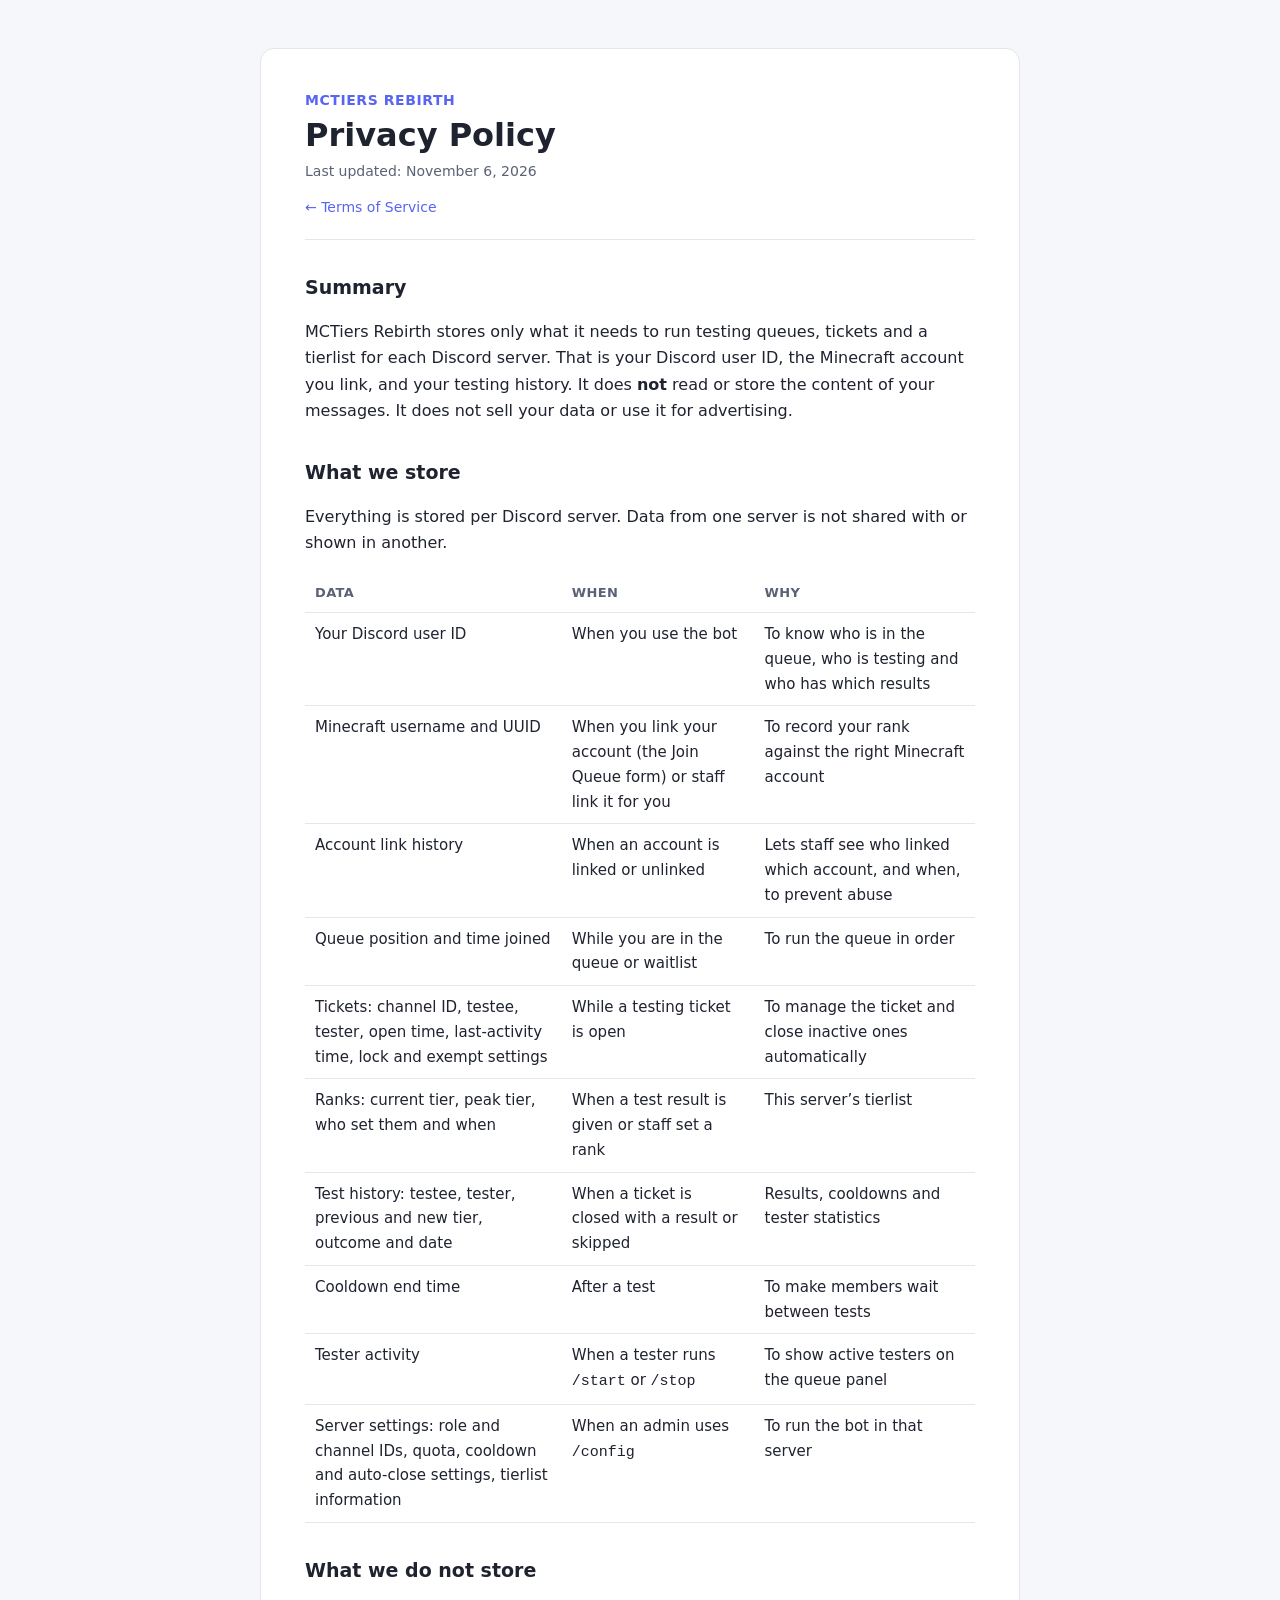
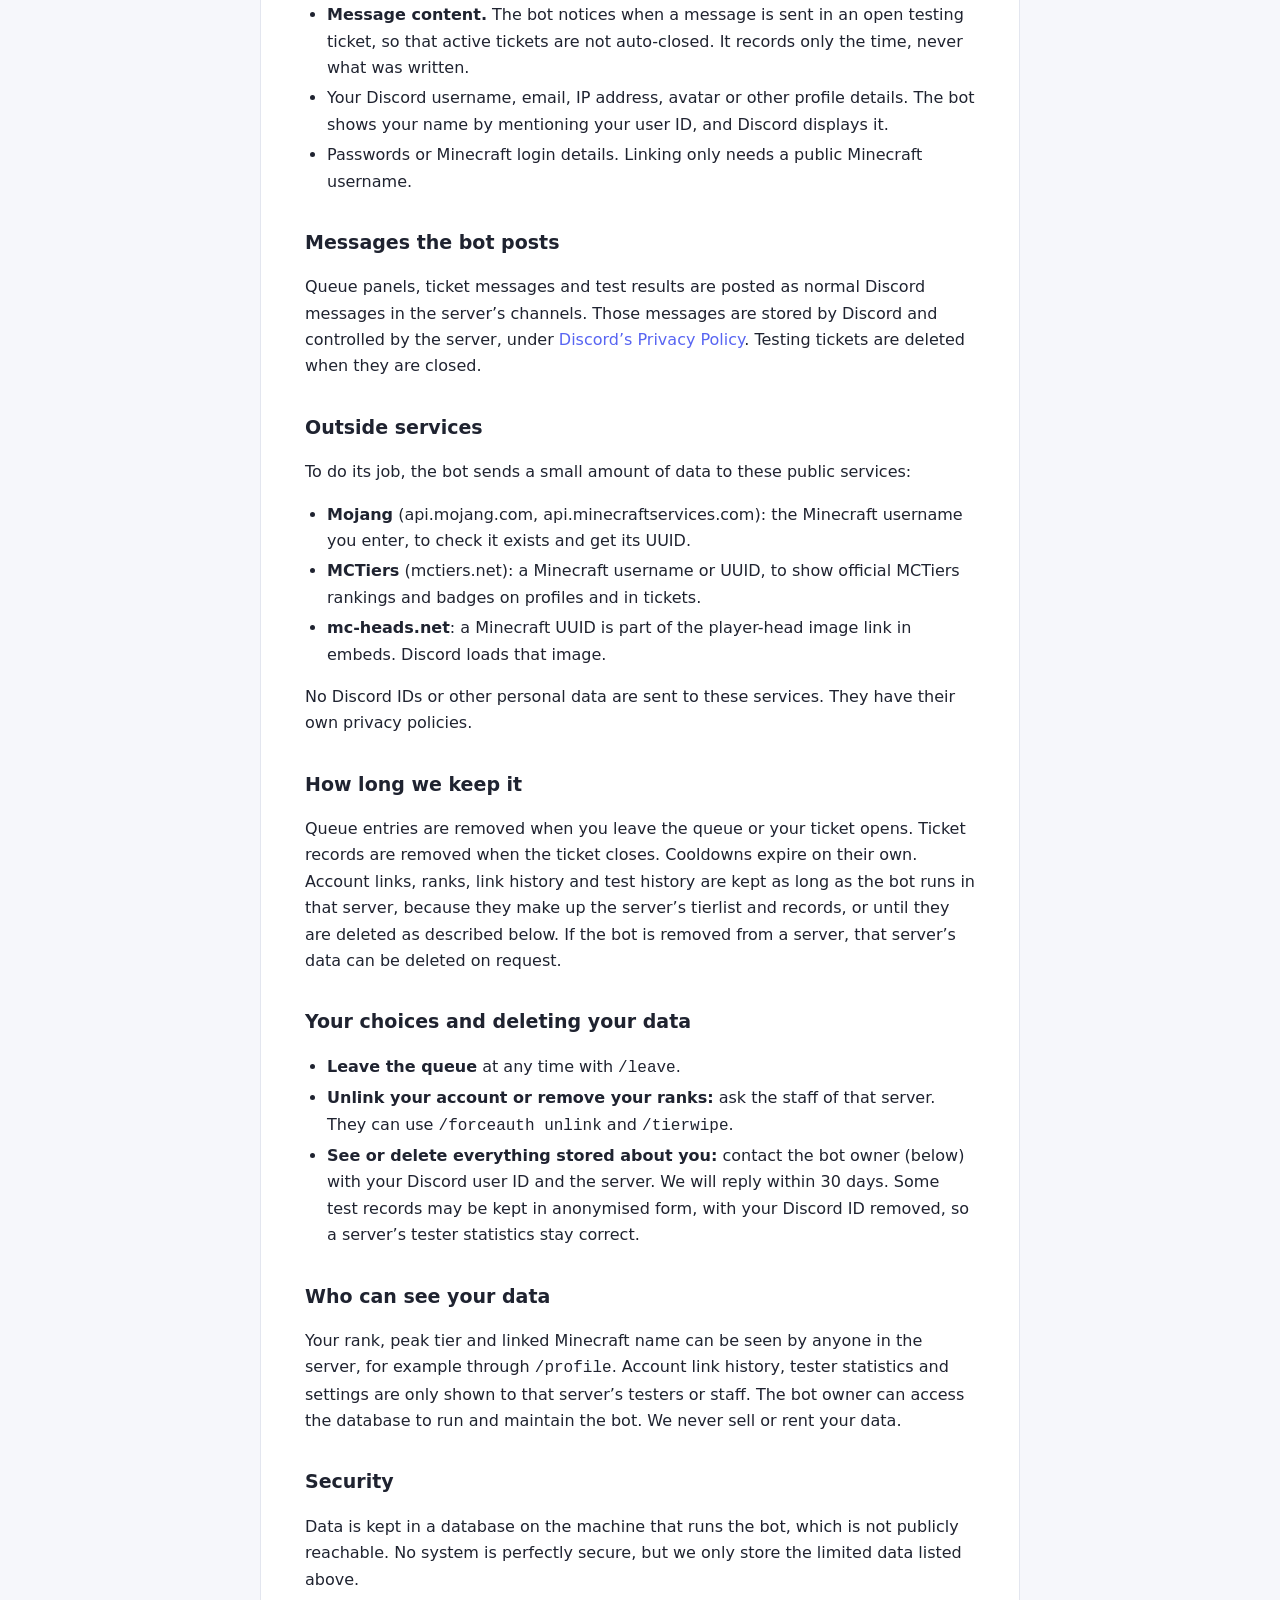
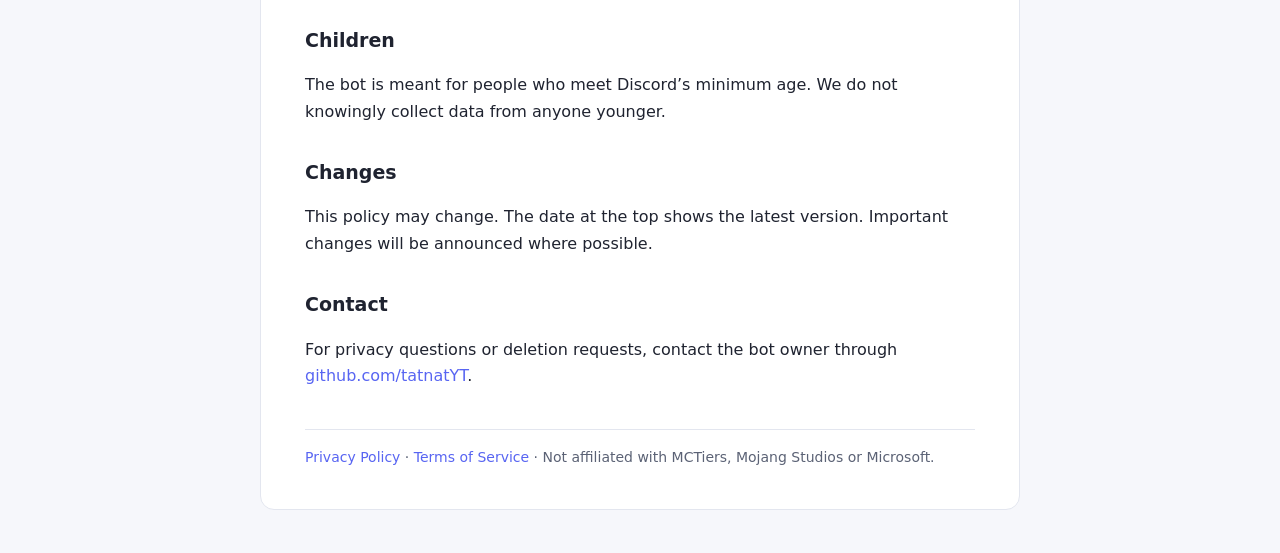
==== privacy.html @ 37cb1ecb "Add MCTiers Rebirth Terms of Service and Privacy Policy Co-Authored-By: Claude Opus 5.5 <noreply@ant" ====
<!DOCTYPE html>
<html lang="en">
<head>
  <meta charset="utf-8">
  <meta name="viewport" content="width=device-width, initial-scale=1">
  <title>Privacy Policy · MCTiers Rebirth</title>
  <meta name="description" content="What data the MCTiers Rebirth tier-testing Discord bot stores, why, and how to have it deleted.">
  <style>
    :root {
      color-scheme: light dark;
      --bg: #f6f7fb;
      --card: #ffffff;
      --text: #1f2330;
      --muted: #5b6275;
      --accent: #5865f2;
      --line: #e3e6ef;
    }
    @media (prefers-color-scheme: dark) {
      :root {
        --bg: #1e1f24;
        --card: #2b2d31;
        --text: #e8e9ee;
        --muted: #a3a7b5;
        --accent: #8891f7;
        --line: #3a3c43;
      }
    }
    * { box-sizing: border-box; }
    body {
      margin: 0;
      background: var(--bg);
      color: var(--text);
      font: 16px/1.65 system-ui, -apple-system, "Segoe UI", Roboto, sans-serif;
    }
    main {
      max-width: 760px;
      margin: 48px auto;
      padding: 40px 44px;
      background: var(--card);
      border: 1px solid var(--line);
      border-radius: 14px;
    }
    header { border-bottom: 1px solid var(--line); padding-bottom: 20px; margin-bottom: 8px; }
    .eyebrow { margin: 0; color: var(--accent); font-weight: 600; font-size: 14px; letter-spacing: .04em; text-transform: uppercase; }
    h1 { margin: 4px 0 6px; font-size: 32px; line-height: 1.2; }
    .updated { margin: 0; color: var(--muted); font-size: 14px; }
    nav { margin-top: 12px; font-size: 14px; }
    h2 { font-size: 19px; margin: 32px 0 8px; }
    p, li { color: var(--text); }
    ul { padding-left: 22px; }
    li { margin: 4px 0; }
    a { color: var(--accent); text-decoration: none; }
    a:hover { text-decoration: underline; }
    table { width: 100%; border-collapse: collapse; margin: 12px 0; font-size: 15px; }
    th, td { text-align: left; vertical-align: top; padding: 9px 10px; border-bottom: 1px solid var(--line); }
    th { color: var(--muted); font-weight: 600; font-size: 13px; text-transform: uppercase; letter-spacing: .03em; }
    footer { margin-top: 40px; padding-top: 16px; border-top: 1px solid var(--line); color: var(--muted); font-size: 14px; }
    @media (max-width: 640px) {
      main { margin: 0; border-radius: 0; border: 0; padding: 28px 20px; }
      h1 { font-size: 26px; }
      table, thead, tbody, tr, th, td { display: block; }
      thead { display: none; }
      td { border: 0; padding: 2px 0; }
      tr { border-bottom: 1px solid var(--line); padding: 10px 0; }
    }
  </style>
</head>
<body>
  <main>
    <header>
      <p class="eyebrow">MCTiers Rebirth</p>
      <h1>Privacy Policy</h1>
      <p class="updated">Last updated: November 6, 2026</p>
      <nav><a href="terms.html">← Terms of Service</a></nav>
    </header>

    <section>
      <h2>Summary</h2>
      <p>MCTiers Rebirth stores only what it needs to run testing queues, tickets and a tierlist for each Discord server. That is your Discord user ID, the Minecraft account you link, and your testing history. It does <strong>not</strong> read or store the content of your messages. It does not sell your data or use it for advertising.</p>
    </section>

    <section>
      <h2>What we store</h2>
      <p>Everything is stored per Discord server. Data from one server is not shared with or shown in another.</p>
      <table>
        <thead><tr><th>Data</th><th>When</th><th>Why</th></tr></thead>
        <tbody>
          <tr><td>Your Discord user ID</td><td>When you use the bot</td><td>To know who is in the queue, who is testing and who has which results</td></tr>
          <tr><td>Minecraft username and UUID</td><td>When you link your account (the Join Queue form) or staff link it for you</td><td>To record your rank against the right Minecraft account</td></tr>
          <tr><td>Account link history</td><td>When an account is linked or unlinked</td><td>Lets staff see who linked which account, and when, to prevent abuse</td></tr>
          <tr><td>Queue position and time joined</td><td>While you are in the queue or waitlist</td><td>To run the queue in order</td></tr>
          <tr><td>Tickets: channel ID, testee, tester, open time, last-activity time, lock and exempt settings</td><td>While a testing ticket is open</td><td>To manage the ticket and close inactive ones automatically</td></tr>
          <tr><td>Ranks: current tier, peak tier, who set them and when</td><td>When a test result is given or staff set a rank</td><td>This server’s tierlist</td></tr>
          <tr><td>Test history: testee, tester, previous and new tier, outcome and date</td><td>When a ticket is closed with a result or skipped</td><td>Results, cooldowns and tester statistics</td></tr>
          <tr><td>Cooldown end time</td><td>After a test</td><td>To make members wait between tests</td></tr>
          <tr><td>Tester activity</td><td>When a tester runs <code>/start</code> or <code>/stop</code></td><td>To show active testers on the queue panel</td></tr>
          <tr><td>Server settings: role and channel IDs, quota, cooldown and auto-close settings, tierlist information</td><td>When an admin uses <code>/config</code></td><td>To run the bot in that server</td></tr>
        </tbody>
      </table>
    </section>

    <section>
      <h2>What we do not store</h2>
      <ul>
        <li><strong>Message content.</strong> The bot notices when a message is sent in an open testing ticket, so that active tickets are not auto-closed. It records only the time, never what was written.</li>
        <li>Your Discord username, email, IP address, avatar or other profile details. The bot shows your name by mentioning your user ID, and Discord displays it.</li>
        <li>Passwords or Minecraft login details. Linking only needs a public Minecraft username.</li>
      </ul>
    </section>

    <section>
      <h2>Messages the bot posts</h2>
      <p>Queue panels, ticket messages and test results are posted as normal Discord messages in the server’s channels. Those messages are stored by Discord and controlled by the server, under <a href="https://discord.com/privacy">Discord’s Privacy Policy</a>. Testing tickets are deleted when they are closed.</p>
    </section>

    <section>
      <h2>Outside services</h2>
      <p>To do its job, the bot sends a small amount of data to these public services:</p>
      <ul>
        <li><strong>Mojang</strong> (api.mojang.com, api.minecraftservices.com): the Minecraft username you enter, to check it exists and get its UUID.</li>
        <li><strong>MCTiers</strong> (mctiers.net): a Minecraft username or UUID, to show official MCTiers rankings and badges on profiles and in tickets.</li>
        <li><strong>mc-heads.net</strong>: a Minecraft UUID is part of the player-head image link in embeds. Discord loads that image.</li>
      </ul>
      <p>No Discord IDs or other personal data are sent to these services. They have their own privacy policies.</p>
    </section>

    <section>
      <h2>How long we keep it</h2>
      <p>Queue entries are removed when you leave the queue or your ticket opens. Ticket records are removed when the ticket closes. Cooldowns expire on their own. Account links, ranks, link history and test history are kept as long as the bot runs in that server, because they make up the server’s tierlist and records, or until they are deleted as described below. If the bot is removed from a server, that server’s data can be deleted on request.</p>
    </section>

    <section>
      <h2>Your choices and deleting your data</h2>
      <ul>
        <li><strong>Leave the queue</strong> at any time with <code>/leave</code>.</li>
        <li><strong>Unlink your account or remove your ranks:</strong> ask the staff of that server. They can use <code>/forceauth unlink</code> and <code>/tierwipe</code>.</li>
        <li><strong>See or delete everything stored about you:</strong> contact the bot owner (below) with your Discord user ID and the server. We will reply within 30 days. Some test records may be kept in anonymised form, with your Discord ID removed, so a server’s tester statistics stay correct.</li>
      </ul>
    </section>

    <section>
      <h2>Who can see your data</h2>
      <p>Your rank, peak tier and linked Minecraft name can be seen by anyone in the server, for example through <code>/profile</code>. Account link history, tester statistics and settings are only shown to that server’s testers or staff. The bot owner can access the database to run and maintain the bot. We never sell or rent your data.</p>
    </section>

    <section>
      <h2>Security</h2>
      <p>Data is kept in a database on the machine that runs the bot, which is not publicly reachable. No system is perfectly secure, but we only store the limited data listed above.</p>
    </section>

    <section>
      <h2>Children</h2>
      <p>The bot is meant for people who meet Discord’s minimum age. We do not knowingly collect data from anyone younger.</p>
    </section>

    <section>
      <h2>Changes</h2>
      <p>This policy may change. The date at the top shows the latest version. Important changes will be announced where possible.</p>
    </section>

    <section>
      <h2>Contact</h2>
      <p>For privacy questions or deletion requests, contact the bot owner through <a href="https://github.com/tatnatYT">github.com/tatnatYT</a>.</p>
    </section>

    <footer>
      <a href="privacy.html">Privacy Policy</a> · <a href="terms.html">Terms of Service</a> · Not affiliated with MCTiers, Mojang Studios or Microsoft.
    </footer>
  </main>
</body>
</html>
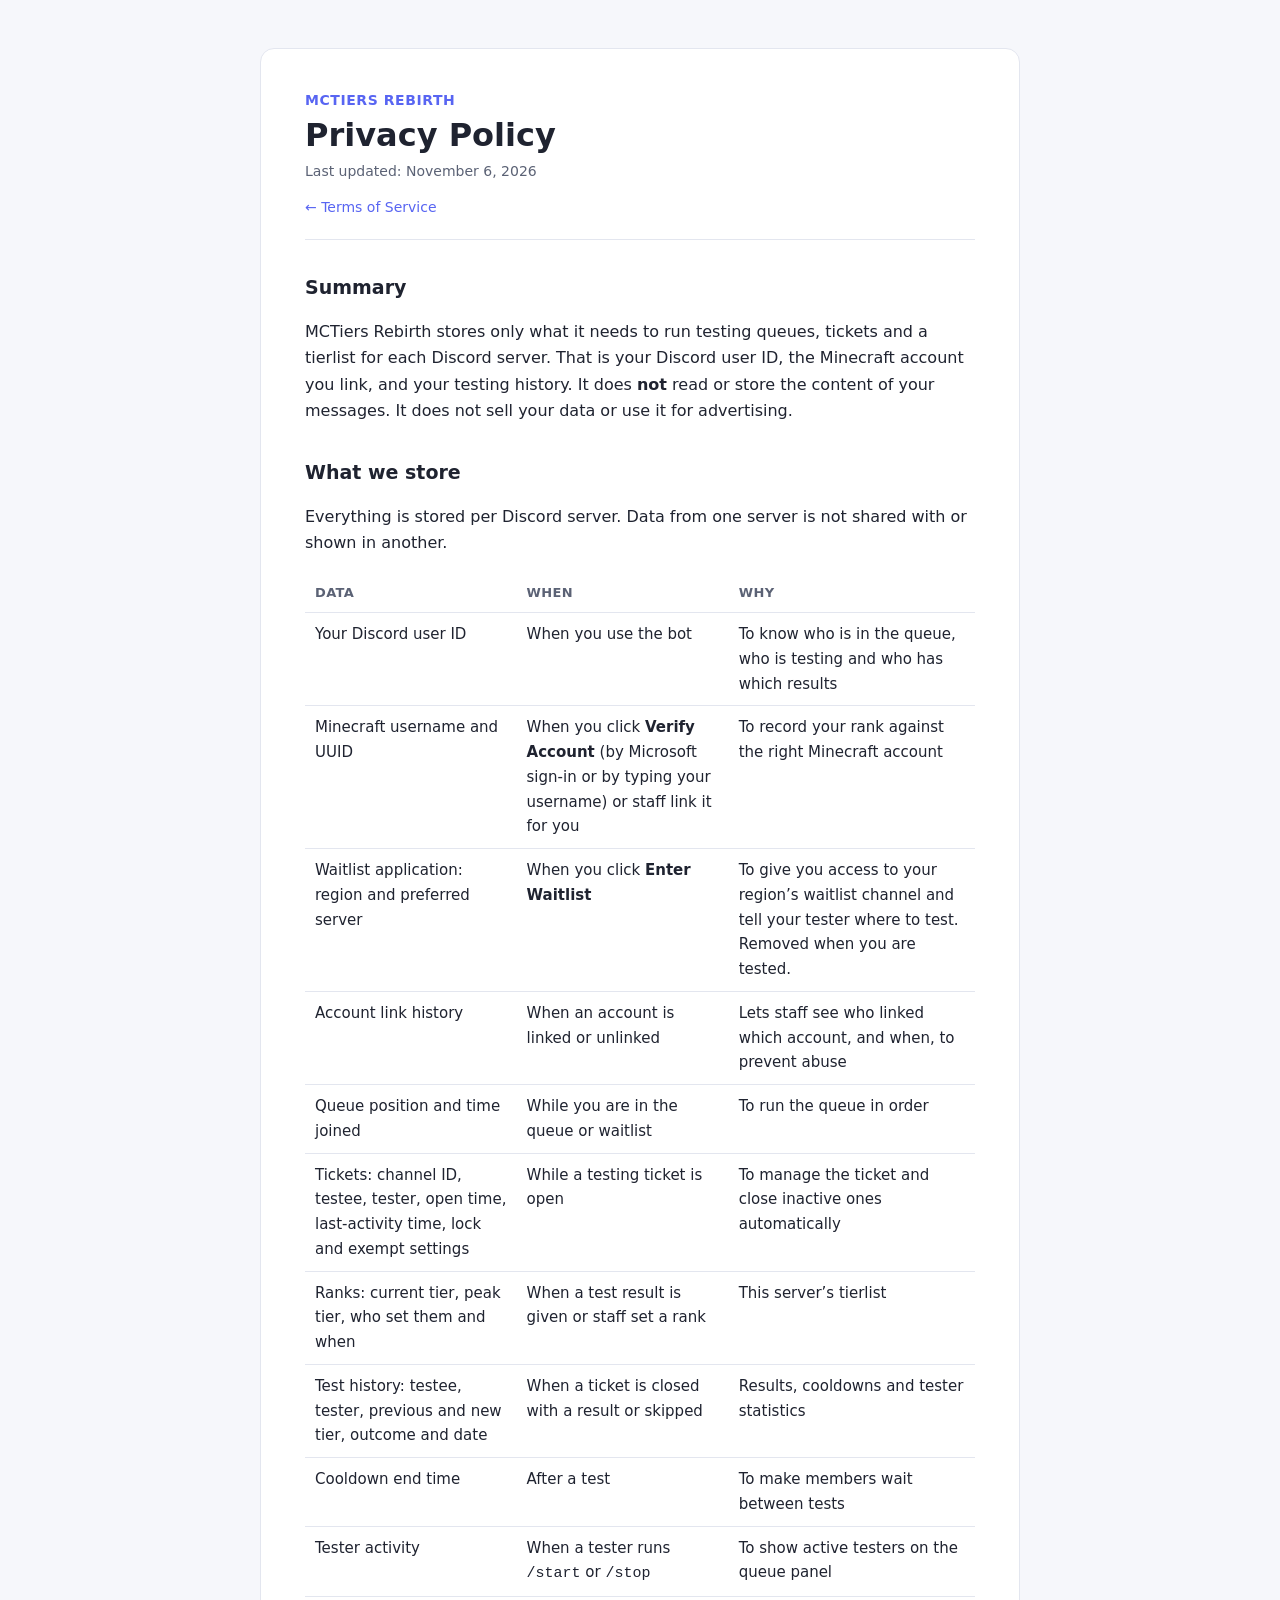
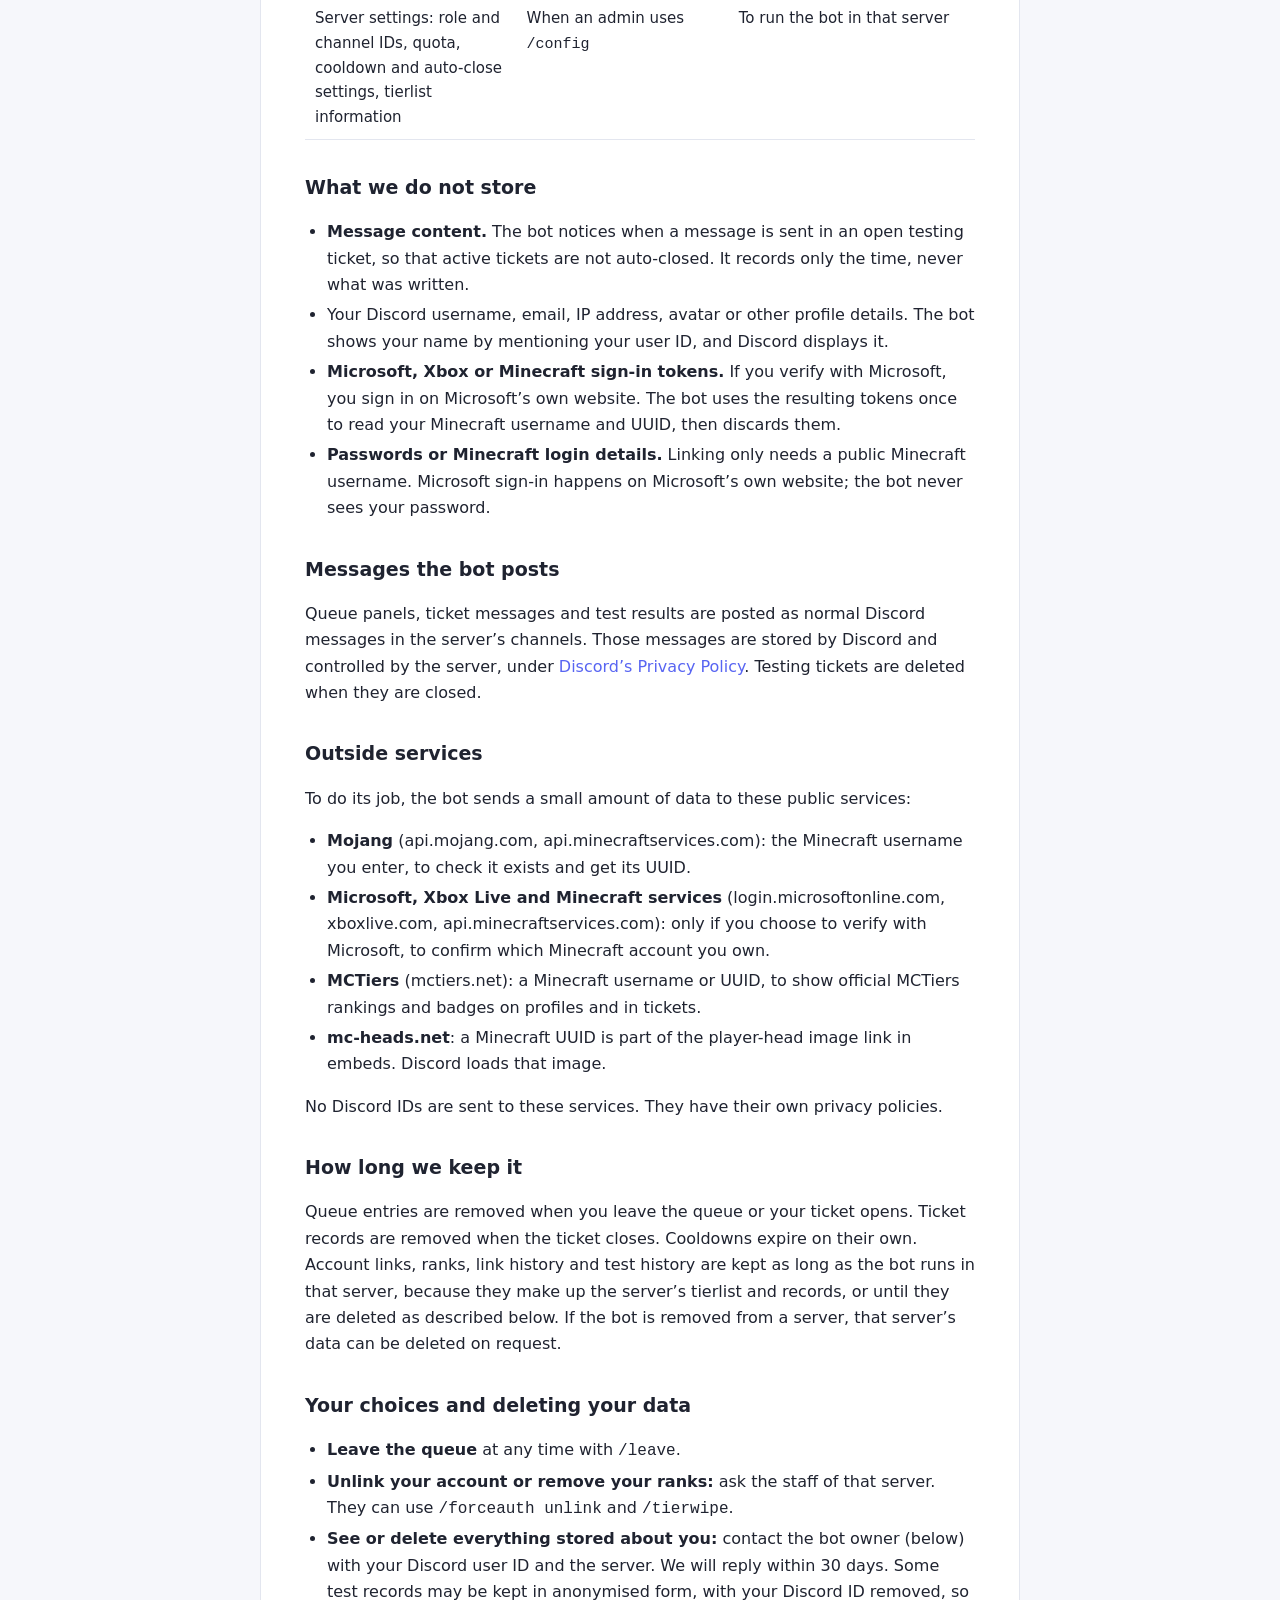
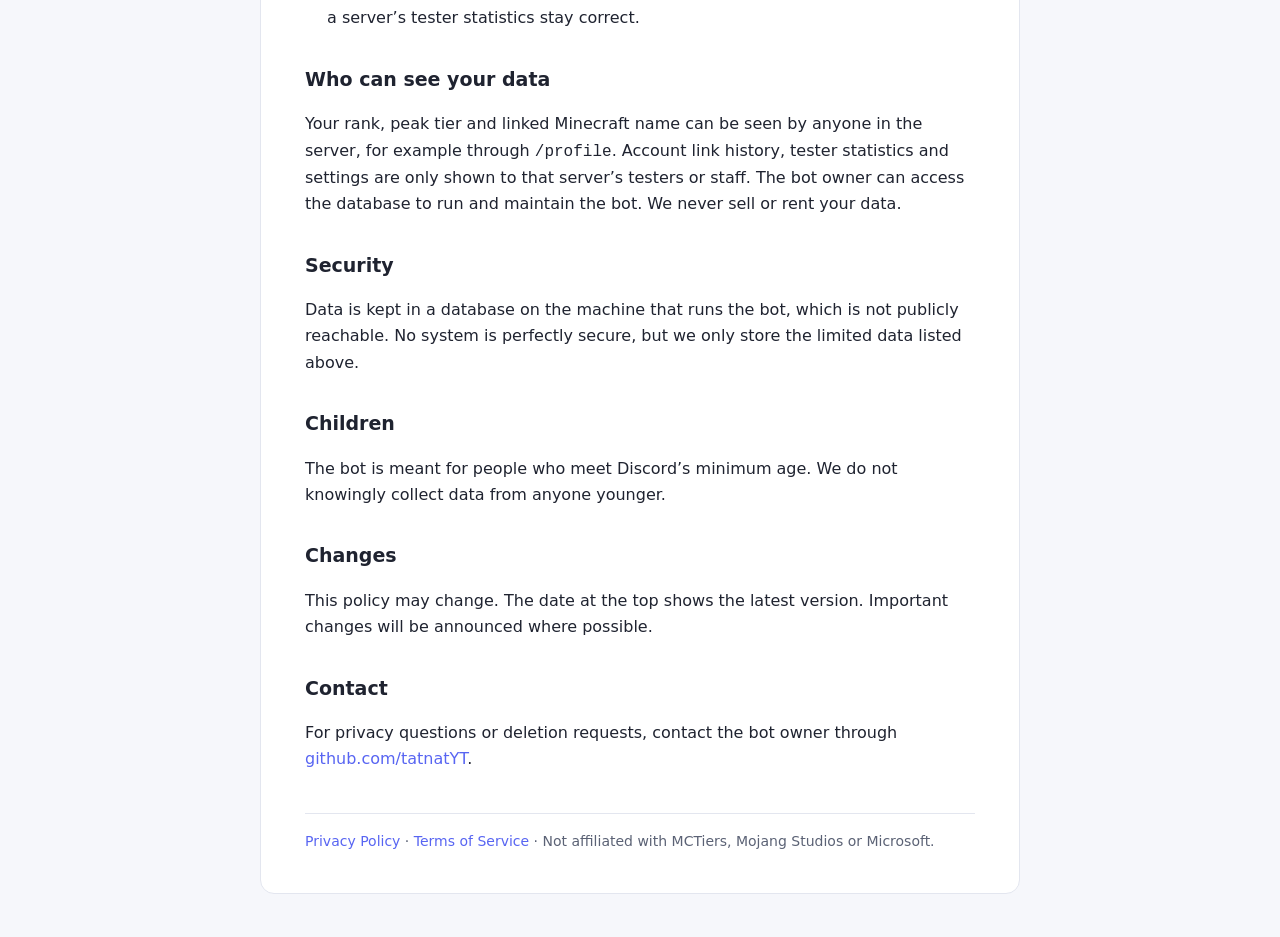
==== commit 3d64f92c: "Privacy policy: Microsoft sign-in verification and waitlist applications Covers Verify Account (Micr" ====
--- a/privacy.html
+++ b/privacy.html
@@ -86,7 +86,8 @@
         <thead><tr><th>Data</th><th>When</th><th>Why</th></tr></thead>
         <tbody>
           <tr><td>Your Discord user ID</td><td>When you use the bot</td><td>To know who is in the queue, who is testing and who has which results</td></tr>
-          <tr><td>Minecraft username and UUID</td><td>When you link your account (the Join Queue form) or staff link it for you</td><td>To record your rank against the right Minecraft account</td></tr>
+          <tr><td>Minecraft username and UUID</td><td>When you click <strong>Verify Account</strong> (by Microsoft sign-in or by typing your username) or staff link it for you</td><td>To record your rank against the right Minecraft account</td></tr>
+          <tr><td>Waitlist application: region and preferred server</td><td>When you click <strong>Enter Waitlist</strong></td><td>To give you access to your region’s waitlist channel and tell your tester where to test. Removed when you are tested.</td></tr>
           <tr><td>Account link history</td><td>When an account is linked or unlinked</td><td>Lets staff see who linked which account, and when, to prevent abuse</td></tr>
           <tr><td>Queue position and time joined</td><td>While you are in the queue or waitlist</td><td>To run the queue in order</td></tr>
           <tr><td>Tickets: channel ID, testee, tester, open time, last-activity time, lock and exempt settings</td><td>While a testing ticket is open</td><td>To manage the ticket and close inactive ones automatically</td></tr>
@@ -104,7 +105,8 @@
       <ul>
         <li><strong>Message content.</strong> The bot notices when a message is sent in an open testing ticket, so that active tickets are not auto-closed. It records only the time, never what was written.</li>
         <li>Your Discord username, email, IP address, avatar or other profile details. The bot shows your name by mentioning your user ID, and Discord displays it.</li>
-        <li>Passwords or Minecraft login details. Linking only needs a public Minecraft username.</li>
+        <li><strong>Microsoft, Xbox or Minecraft sign-in tokens.</strong> If you verify with Microsoft, you sign in on Microsoft’s own website. The bot uses the resulting tokens once to read your Minecraft username and UUID, then discards them.</li>
+        <li><strong>Passwords or Minecraft login details.</strong> Linking only needs a public Minecraft username. Microsoft sign-in happens on Microsoft’s own website; the bot never sees your password.</li>
       </ul>
     </section>
 
@@ -118,10 +120,11 @@
       <p>To do its job, the bot sends a small amount of data to these public services:</p>
       <ul>
         <li><strong>Mojang</strong> (api.mojang.com, api.minecraftservices.com): the Minecraft username you enter, to check it exists and get its UUID.</li>
+        <li><strong>Microsoft, Xbox Live and Minecraft services</strong> (login.microsoftonline.com, xboxlive.com, api.minecraftservices.com): only if you choose to verify with Microsoft, to confirm which Minecraft account you own.</li>
         <li><strong>MCTiers</strong> (mctiers.net): a Minecraft username or UUID, to show official MCTiers rankings and badges on profiles and in tickets.</li>
         <li><strong>mc-heads.net</strong>: a Minecraft UUID is part of the player-head image link in embeds. Discord loads that image.</li>
       </ul>
-      <p>No Discord IDs or other personal data are sent to these services. They have their own privacy policies.</p>
+      <p>No Discord IDs are sent to these services. They have their own privacy policies.</p>
     </section>
 
     <section>
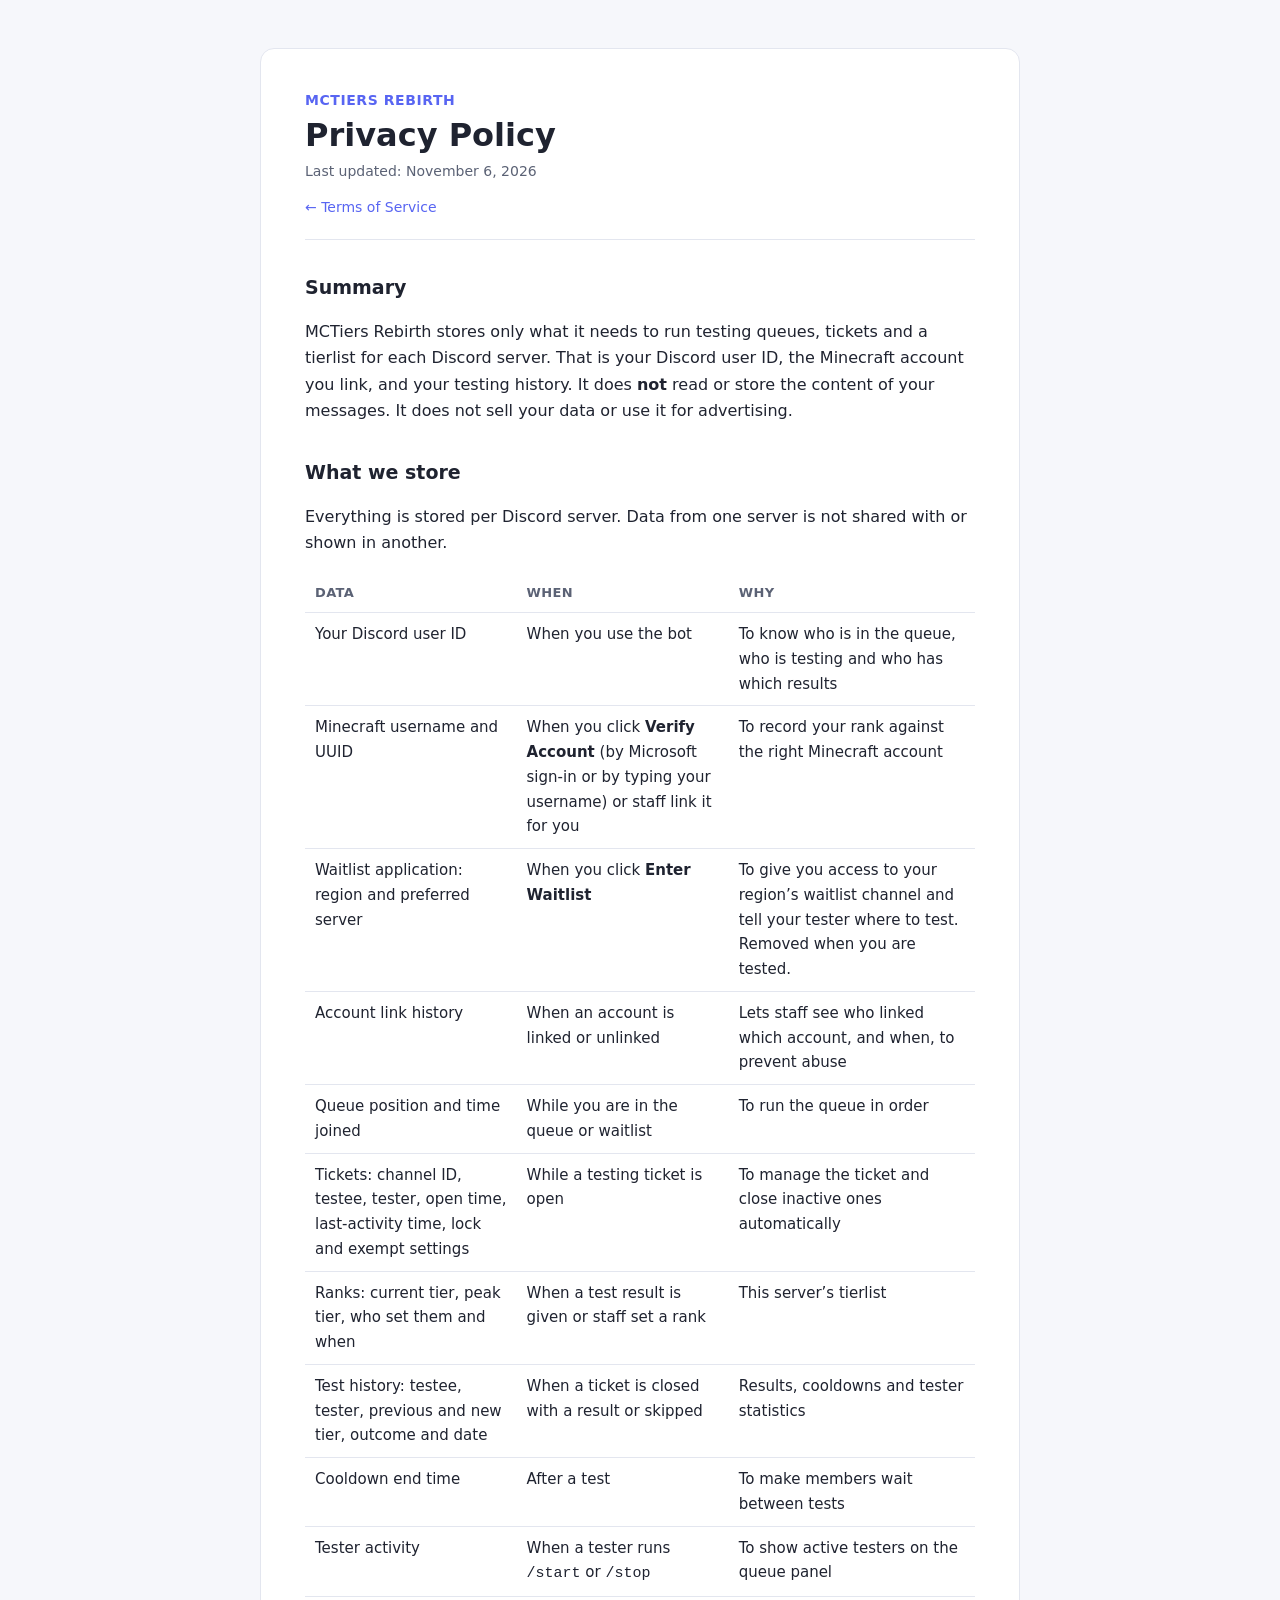
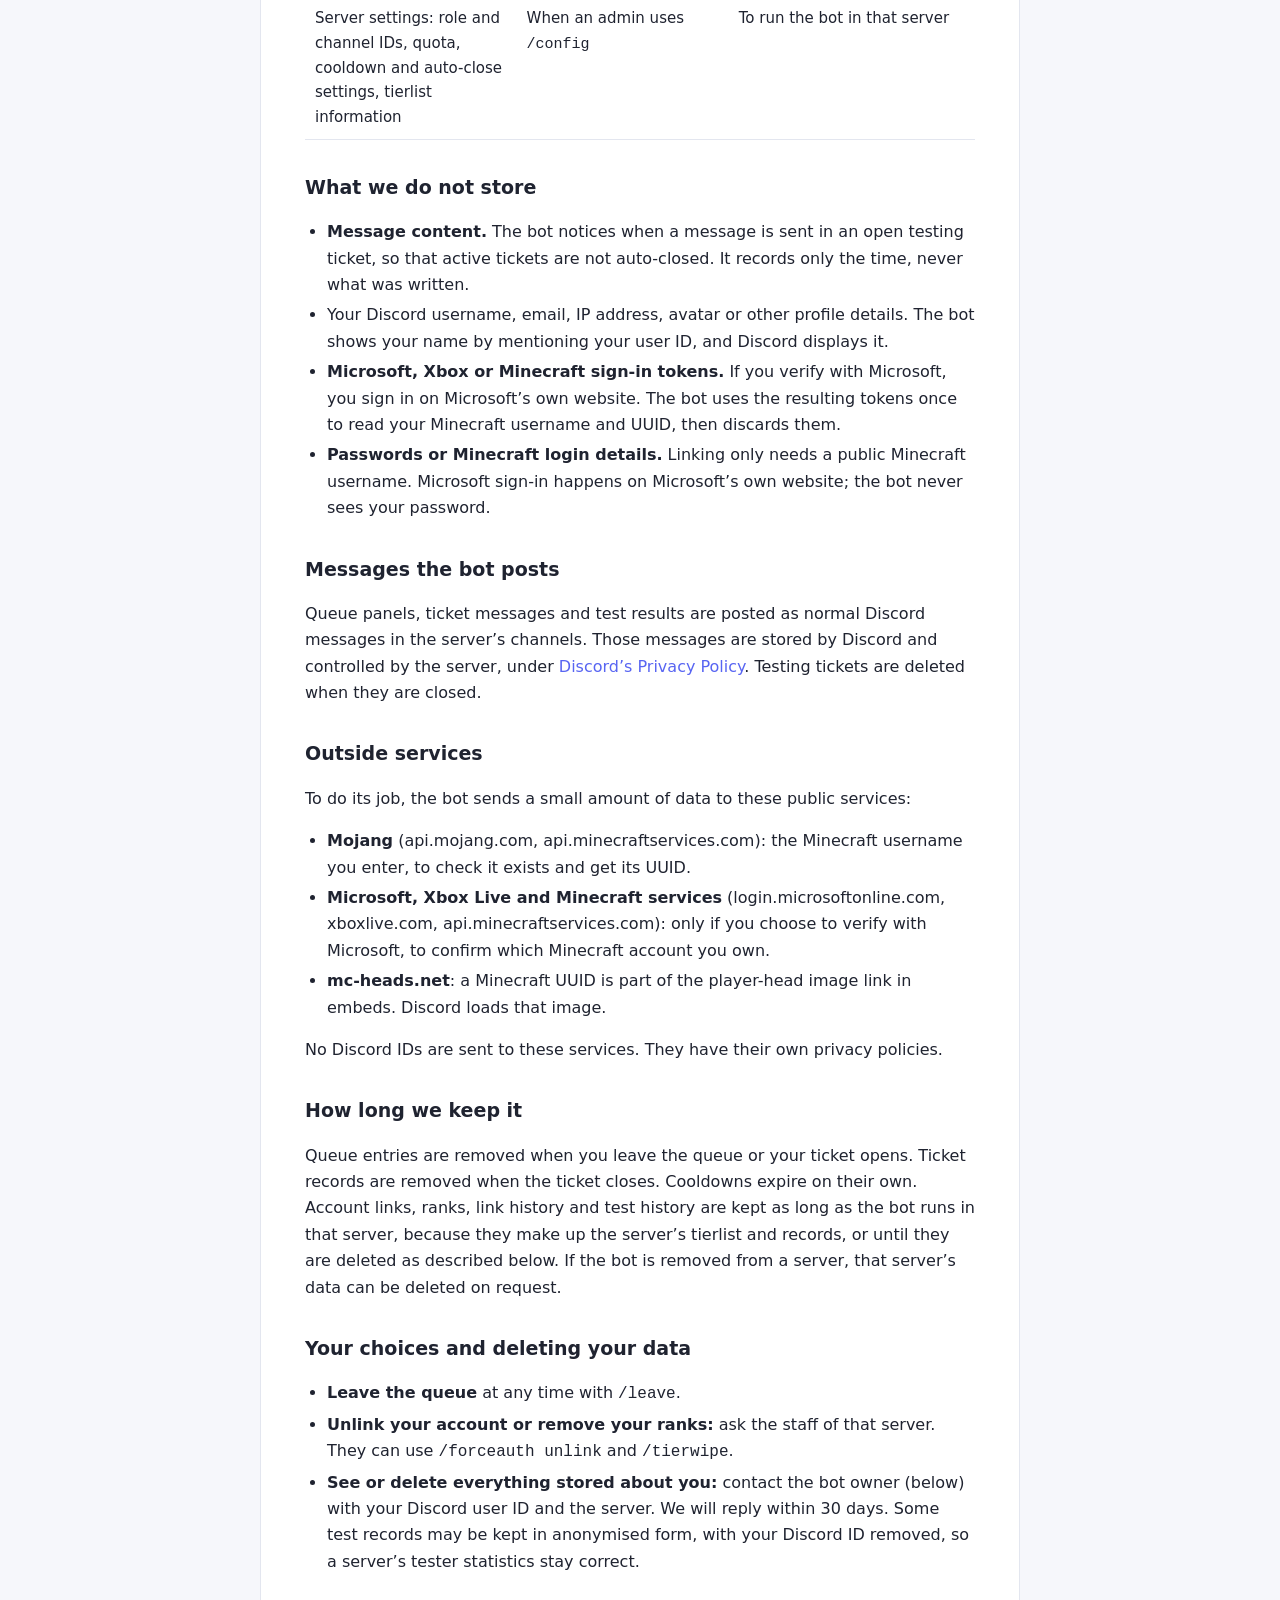
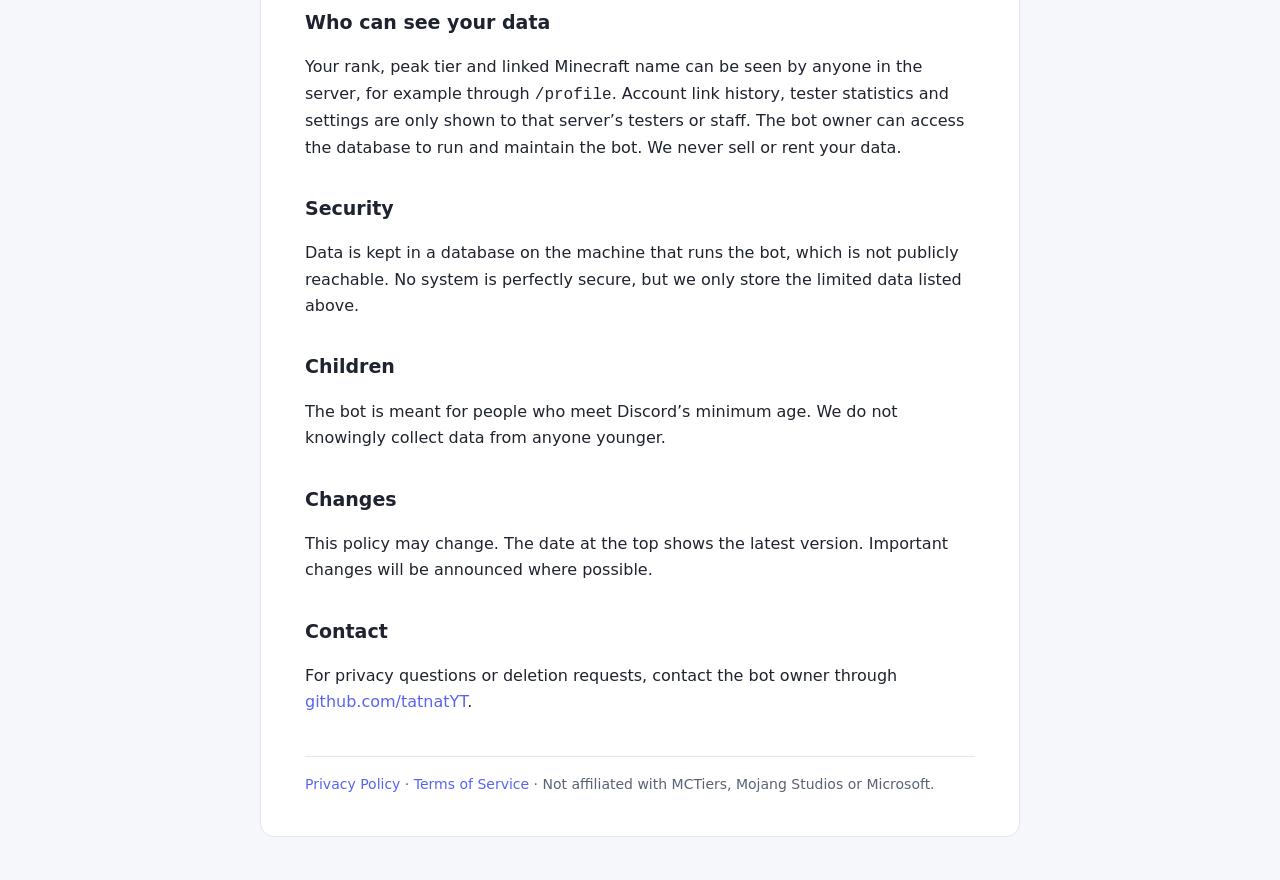
==== commit a3a4869a: "Remove MCTiers API from Terms and Privacy Policy The bot no longer connects to any MCTiers service, " ====
--- a/privacy.html
+++ b/privacy.html
@@ -121,7 +121,6 @@
       <ul>
         <li><strong>Mojang</strong> (api.mojang.com, api.minecraftservices.com): the Minecraft username you enter, to check it exists and get its UUID.</li>
         <li><strong>Microsoft, Xbox Live and Minecraft services</strong> (login.microsoftonline.com, xboxlive.com, api.minecraftservices.com): only if you choose to verify with Microsoft, to confirm which Minecraft account you own.</li>
-        <li><strong>MCTiers</strong> (mctiers.net): a Minecraft username or UUID, to show official MCTiers rankings and badges on profiles and in tickets.</li>
         <li><strong>mc-heads.net</strong>: a Minecraft UUID is part of the player-head image link in embeds. Discord loads that image.</li>
       </ul>
       <p>No Discord IDs are sent to these services. They have their own privacy policies.</p>
